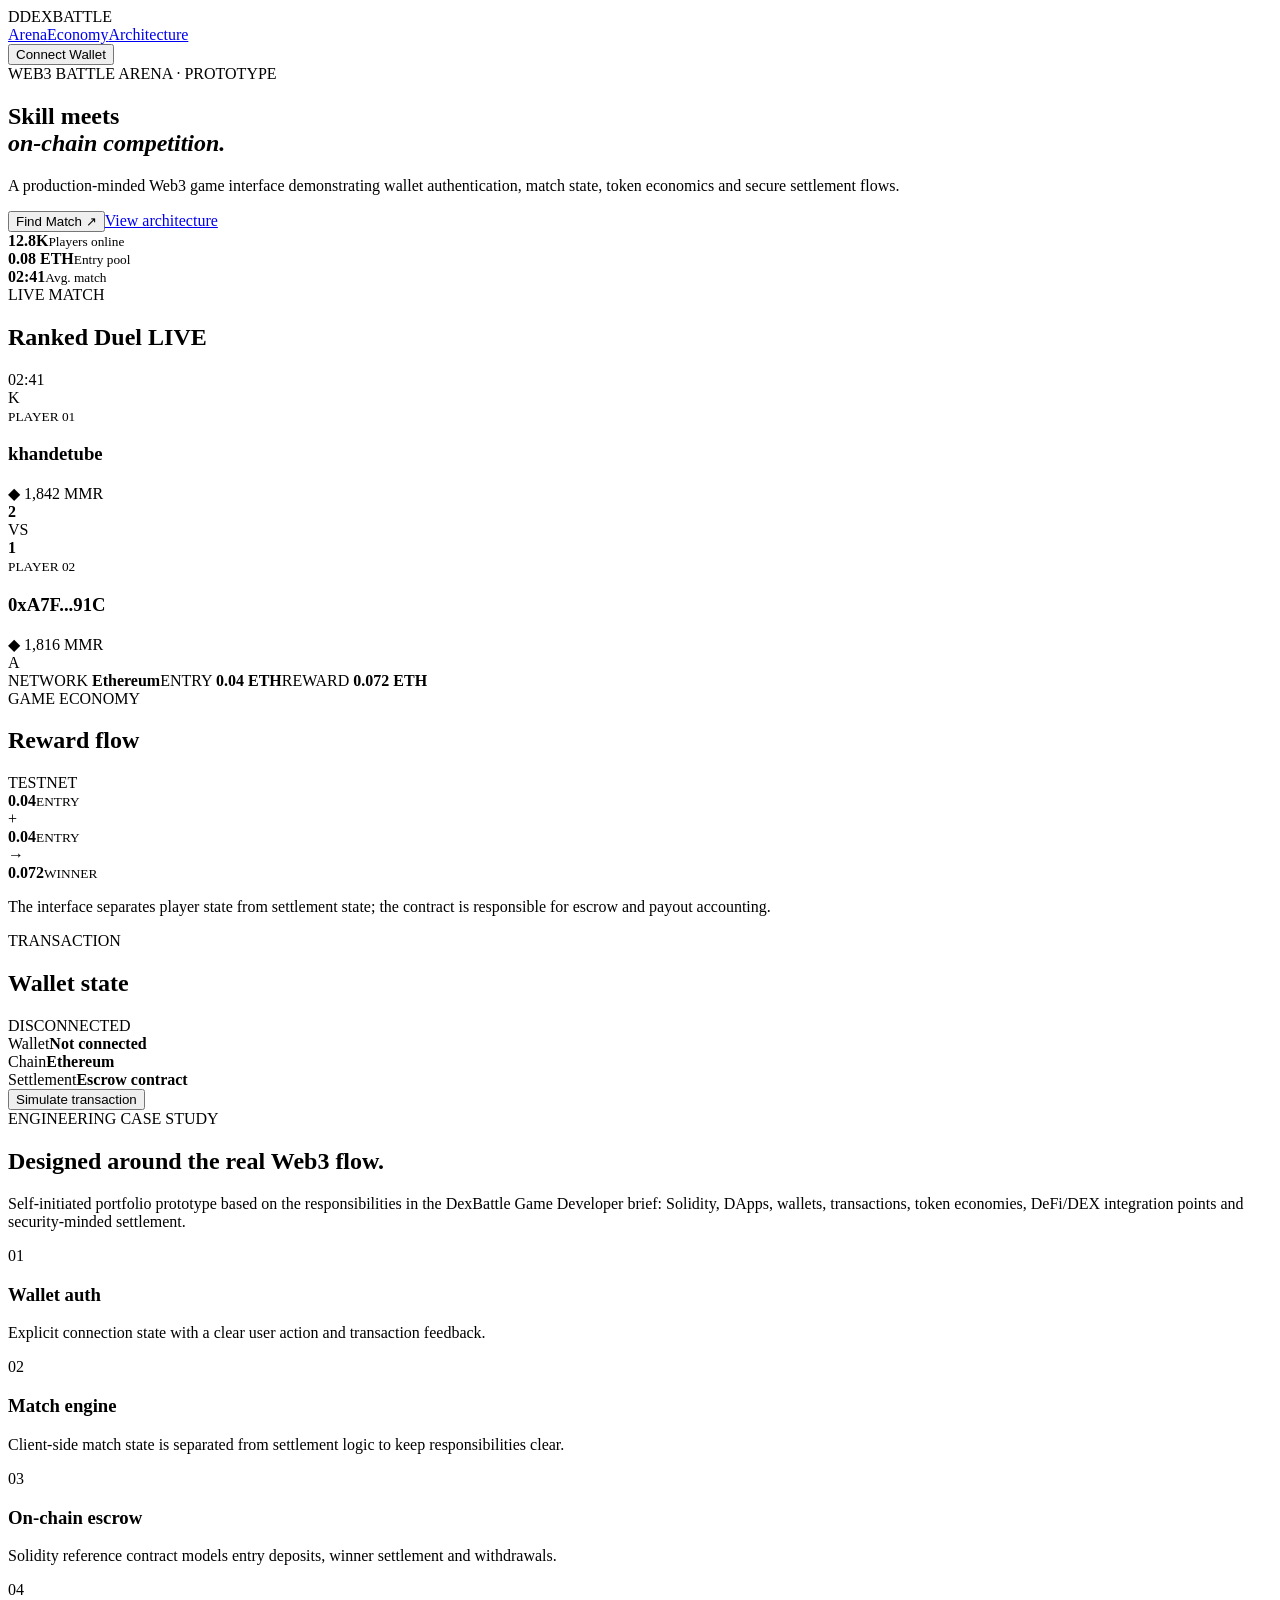
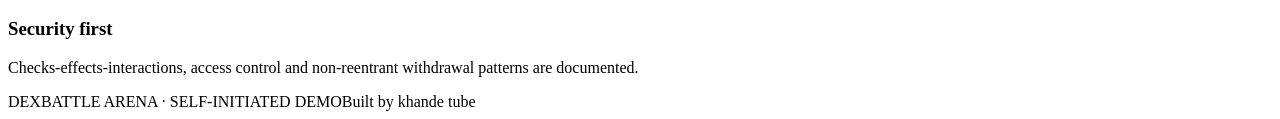
==== dexbattle/index.html @ 214886e1 "Add DexBattle Web3 portfolio demo: dexbattle/index.html" ====
<!doctype html><html lang="en"><head><meta charset="utf-8"><meta name="viewport" content="width=device-width,initial-scale=1"><title>DexBattle Arena — Web3 Game Prototype</title><link rel="preconnect" href="https://fonts.googleapis.com"><link rel="preconnect" href="https://fonts.gstatic.com" crossorigin><link href="https://fonts.googleapis.com/css2?family=Inter:wght@400;500;600;700;800&family=Space+Grotesk:wght@500;600;700&display=swap" rel="stylesheet"><link rel="stylesheet" href="style.css"></head><body><div class="bg-grid"></div><div class="orb orb-a"></div><div class="orb orb-b"></div><header class="nav"><div class="brand"><span class="brand-mark">D</span><span>DEX<span>BATTLE</span></span></div><nav><a href="#arena">Arena</a><a href="#economy">Economy</a><a href="#architecture">Architecture</a></nav><button id="walletBtn" class="wallet">Connect Wallet</button></header><main><section class="hero" id="arena"><div class="eyebrow"><i></i> WEB3 BATTLE ARENA · PROTOTYPE</div><h1>Skill meets<br><em>on-chain competition.</em></h1><p class="lead">A production-minded Web3 game interface demonstrating wallet authentication, match state, token economics and secure settlement flows.</p><div class="hero-actions"><button class="primary" id="findBtn">Find Match <span>↗</span></button><a class="ghost" href="#architecture">View architecture</a></div><div class="stats"><div><b>12.8K</b><small>Players online</small></div><div><b>0.08 ETH</b><small>Entry pool</small></div><div><b>02:41</b><small>Avg. match</small></div></div></section><section class="panel arena-panel"><div class="panel-head"><div><span class="kicker">LIVE MATCH</span><h2>Ranked Duel <span class="live">LIVE</span></h2></div><div class="timer" id="timer">02:41</div></div><div class="duel"><article class="fighter"><div class="avatar a1">K</div><div><small>PLAYER 01</small><h3>khandetube</h3><div class="rating">◆ 1,842 MMR</div></div><strong id="scoreA">2</strong></article><div class="vs">VS<div class="ring"></div></div><article class="fighter right"><strong id="scoreB">1</strong><div><small>PLAYER 02</small><h3>0xA7F...91C</h3><div class="rating">◆ 1,816 MMR</div></div><div class="avatar a2">A</div></article></div><div class="progress"><span style="width:67%"></span></div><div class="match-meta"><span>NETWORK <b>Ethereum</b></span><span>ENTRY <b>0.04 ETH</b></span><span>REWARD <b>0.072 ETH</b></span></div></section><section class="grid2" id="economy"><div class="panel"><div class="panel-head"><div><span class="kicker">GAME ECONOMY</span><h2>Reward flow</h2></div><span class="chip">TESTNET</span></div><div class="flow"><div class="node"><b>0.04</b><small>ENTRY</small></div><span>+</span><div class="node"><b>0.04</b><small>ENTRY</small></div><span>→</span><div class="node accent"><b>0.072</b><small>WINNER</small></div></div><p class="muted">The interface separates player state from settlement state; the contract is responsible for escrow and payout accounting.</p></div><div class="panel"><div class="panel-head"><div><span class="kicker">TRANSACTION</span><h2>Wallet state</h2></div><span class="status" id="status">DISCONNECTED</span></div><div class="tx"><div><span>Wallet</span><b id="walletText">Not connected</b></div><div><span>Chain</span><b>Ethereum</b></div><div><span>Settlement</span><b>Escrow contract</b></div></div><button class="secondary" id="simulateBtn">Simulate transaction</button></div></section><section class="architecture" id="architecture"><div class="section-intro"><span class="kicker">ENGINEERING CASE STUDY</span><h2>Designed around the real Web3 flow.</h2><p>Self-initiated portfolio prototype based on the responsibilities in the DexBattle Game Developer brief: Solidity, DApps, wallets, transactions, token economies, DeFi/DEX integration points and security-minded settlement.</p></div><div class="cards"><article><span>01</span><h3>Wallet auth</h3><p>Explicit connection state with a clear user action and transaction feedback.</p></article><article><span>02</span><h3>Match engine</h3><p>Client-side match state is separated from settlement logic to keep responsibilities clear.</p></article><article><span>03</span><h3>On-chain escrow</h3><p>Solidity reference contract models entry deposits, winner settlement and withdrawals.</p></article><article><span>04</span><h3>Security first</h3><p>Checks-effects-interactions, access control and non-reentrant withdrawal patterns are documented.</p></article></div></section><footer><span>DEXBATTLE ARENA · SELF-INITIATED DEMO</span><span>Built by khande tube</span></footer></main><script src="app.js"></script></body></html>
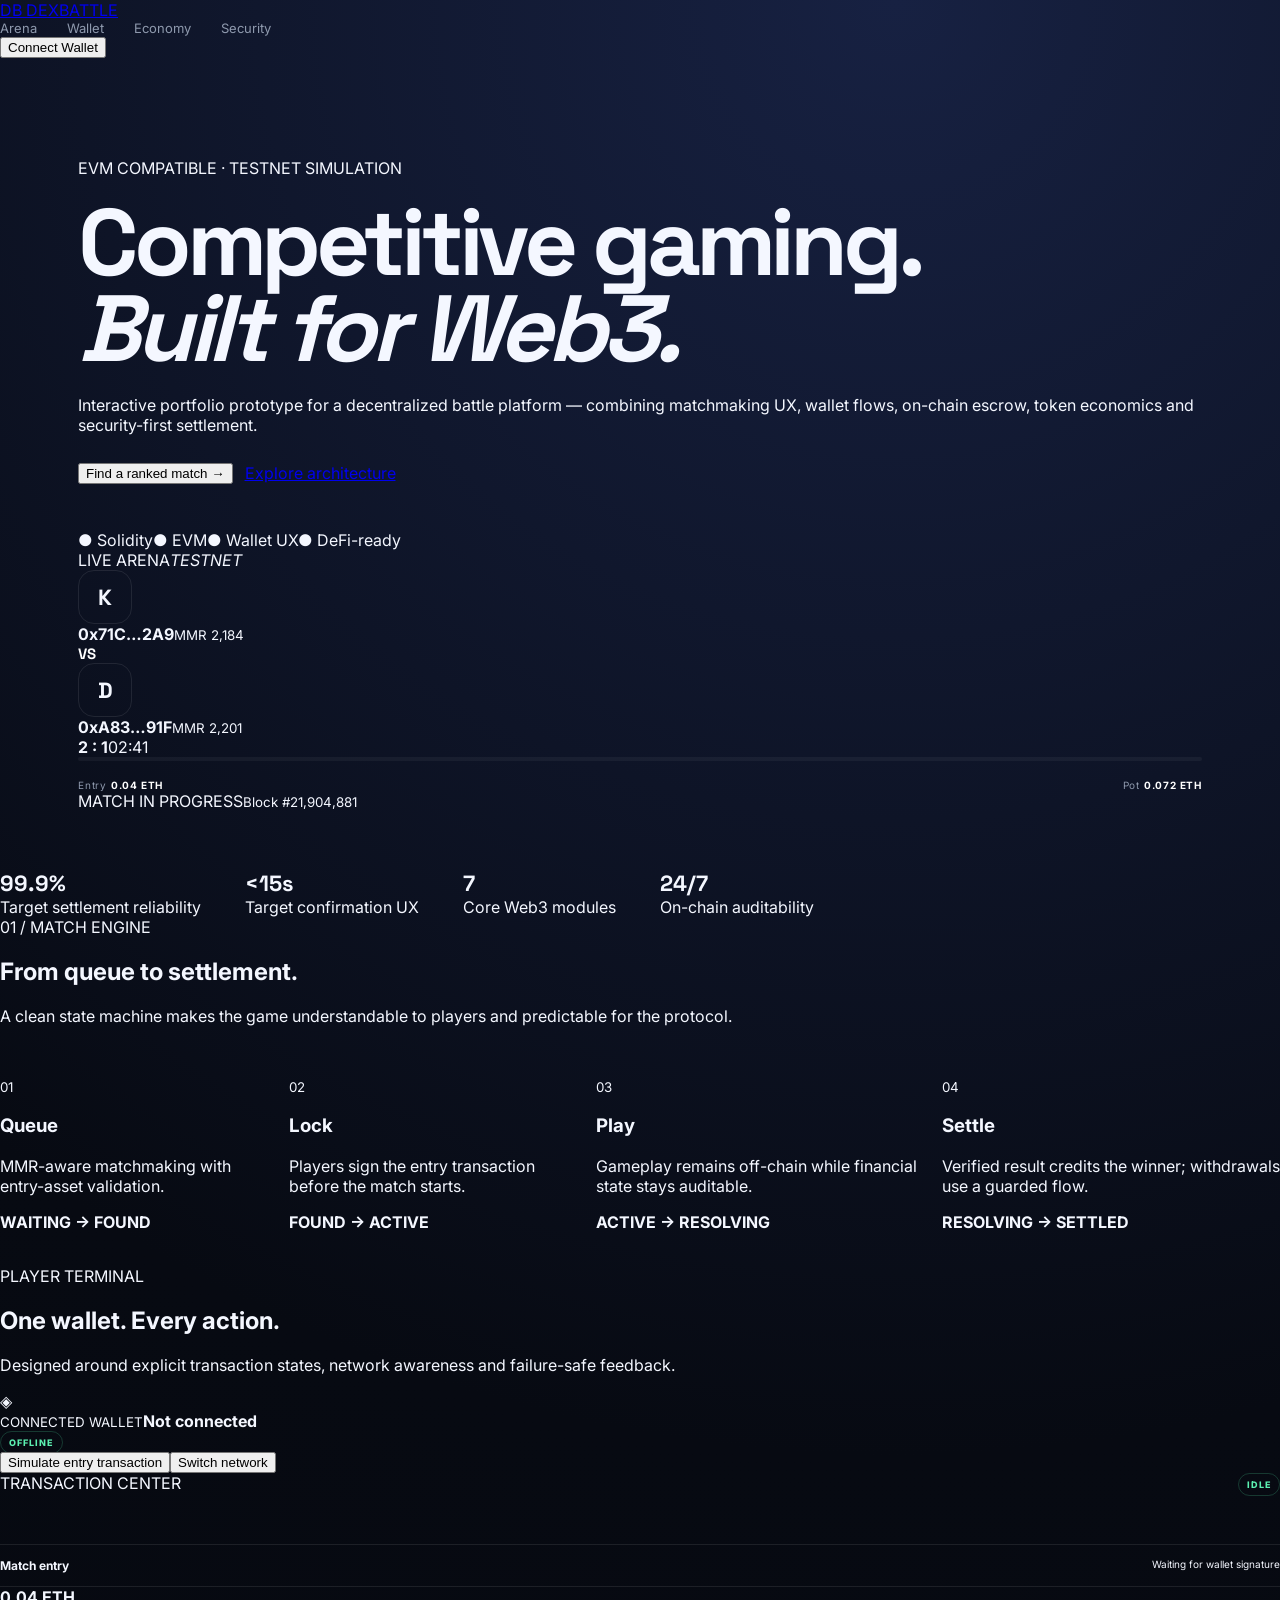
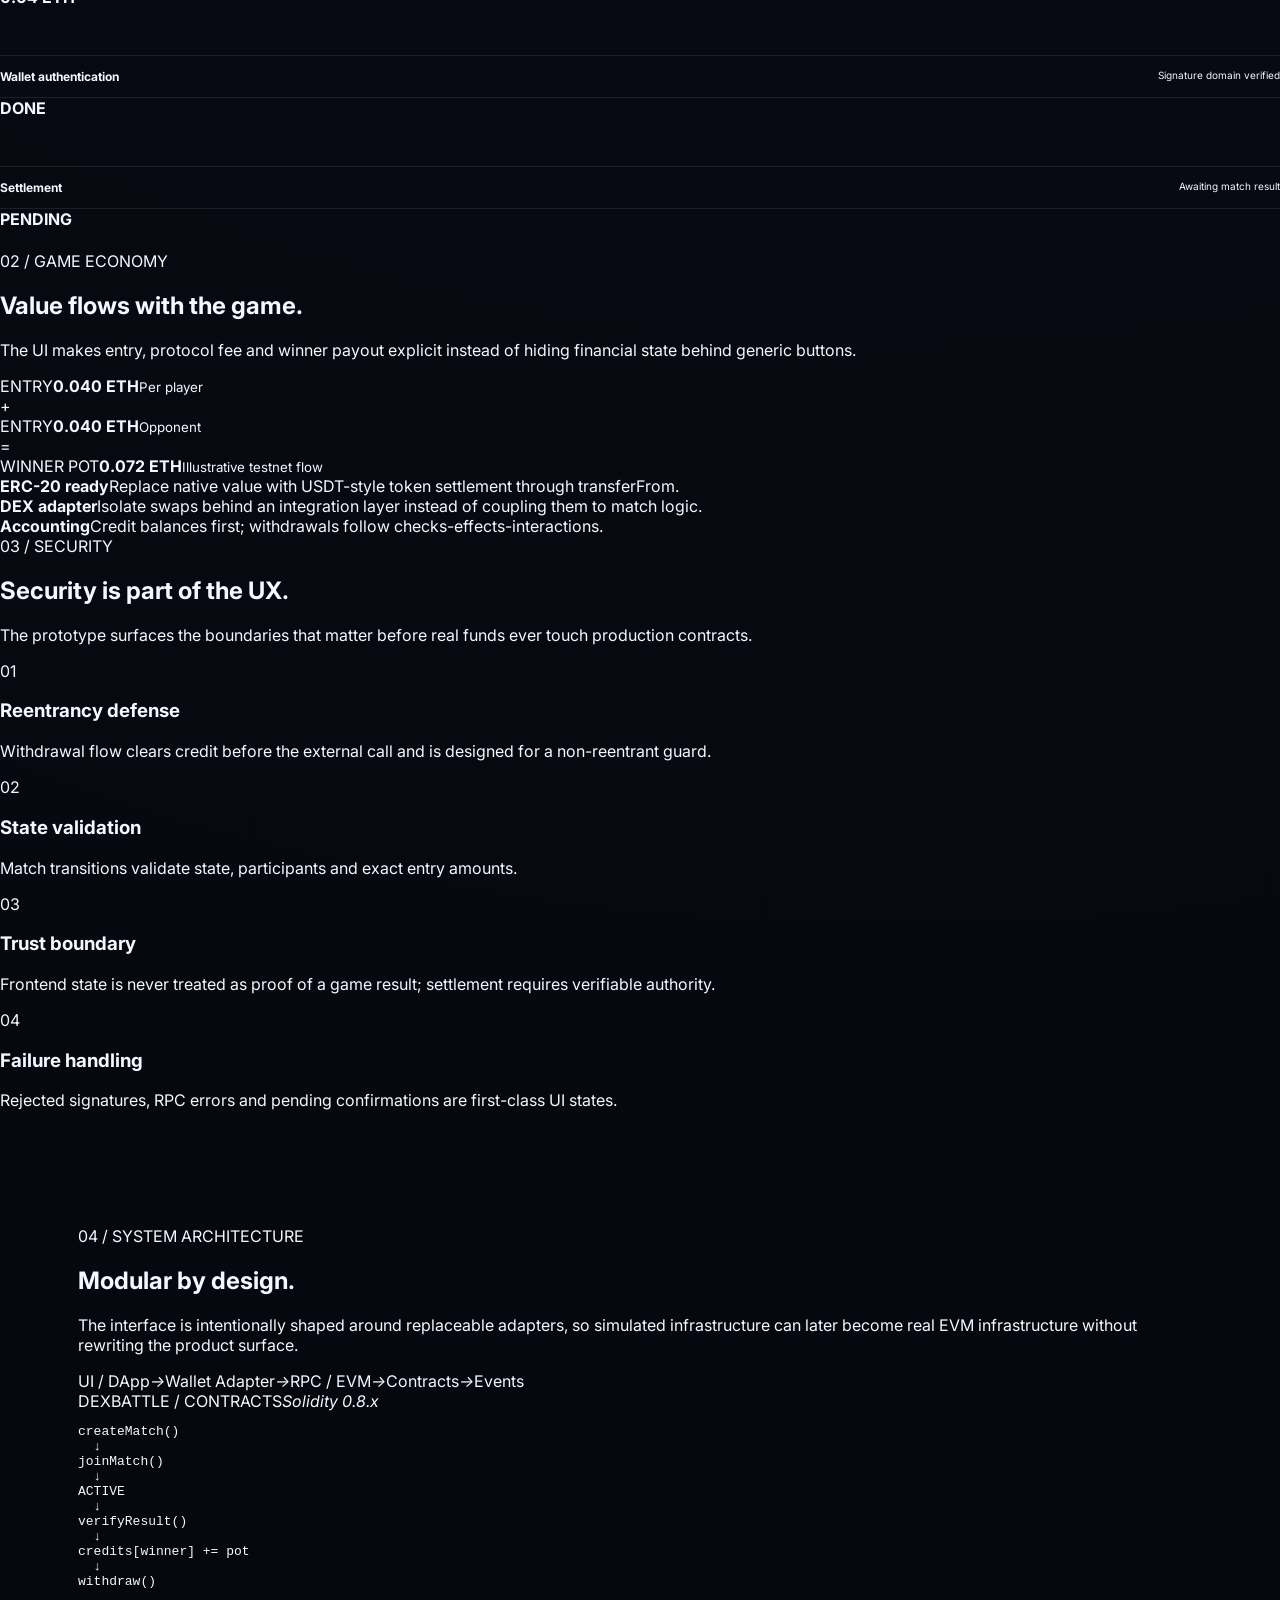
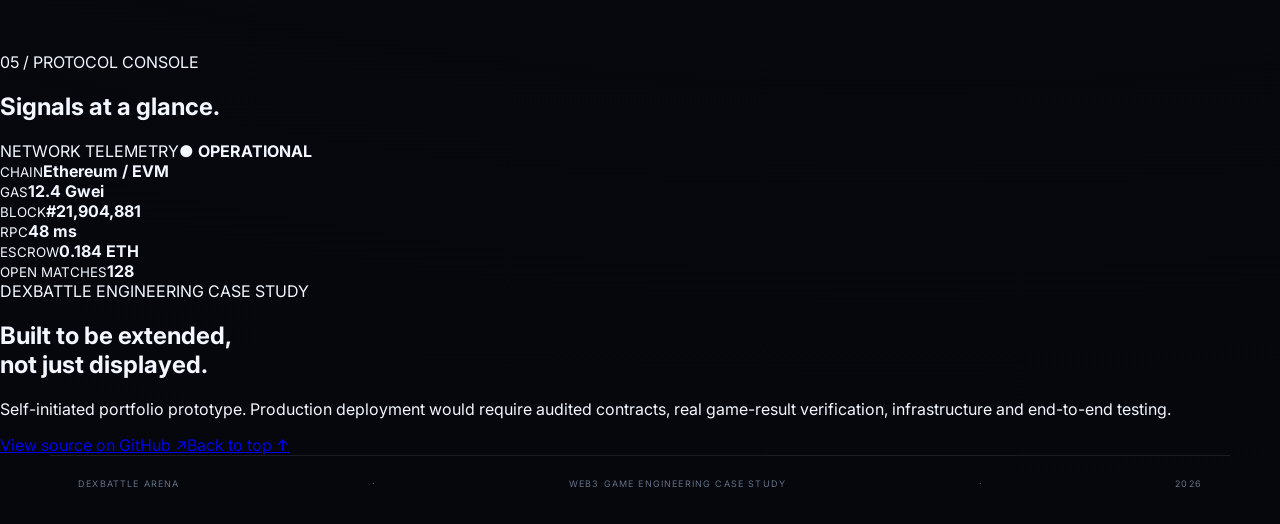
==== commit fdfe435f: "Upgrade DexBattle into full Web3 gaming product showcase" ====
--- a/dexbattle/index.html
+++ b/dexbattle/index.html
@@ -1 +1,42 @@
-<!doctype html><html lang="en"><head><meta charset="utf-8"><meta name="viewport" content="width=device-width,initial-scale=1"><title>DexBattle Arena — Web3 Game Prototype</title><link rel="preconnect" href="https://fonts.googleapis.com"><link rel="preconnect" href="https://fonts.gstatic.com" crossorigin><link href="https://fonts.googleapis.com/css2?family=Inter:wght@400;500;600;700;800&family=Space+Grotesk:wght@500;600;700&display=swap" rel="stylesheet"><link rel="stylesheet" href="style.css"></head><body><div class="bg-grid"></div><div class="orb orb-a"></div><div class="orb orb-b"></div><header class="nav"><div class="brand"><span class="brand-mark">D</span><span>DEX<span>BATTLE</span></span></div><nav><a href="#arena">Arena</a><a href="#economy">Economy</a><a href="#architecture">Architecture</a></nav><button id="walletBtn" class="wallet">Connect Wallet</button></header><main><section class="hero" id="arena"><div class="eyebrow"><i></i> WEB3 BATTLE ARENA · PROTOTYPE</div><h1>Skill meets<br><em>on-chain competition.</em></h1><p class="lead">A production-minded Web3 game interface demonstrating wallet authentication, match state, token economics and secure settlement flows.</p><div class="hero-actions"><button class="primary" id="findBtn">Find Match <span>↗</span></button><a class="ghost" href="#architecture">View architecture</a></div><div class="stats"><div><b>12.8K</b><small>Players online</small></div><div><b>0.08 ETH</b><small>Entry pool</small></div><div><b>02:41</b><small>Avg. match</small></div></div></section><section class="panel arena-panel"><div class="panel-head"><div><span class="kicker">LIVE MATCH</span><h2>Ranked Duel <span class="live">LIVE</span></h2></div><div class="timer" id="timer">02:41</div></div><div class="duel"><article class="fighter"><div class="avatar a1">K</div><div><small>PLAYER 01</small><h3>khandetube</h3><div class="rating">◆ 1,842 MMR</div></div><strong id="scoreA">2</strong></article><div class="vs">VS<div class="ring"></div></div><article class="fighter right"><strong id="scoreB">1</strong><div><small>PLAYER 02</small><h3>0xA7F...91C</h3><div class="rating">◆ 1,816 MMR</div></div><div class="avatar a2">A</div></article></div><div class="progress"><span style="width:67%"></span></div><div class="match-meta"><span>NETWORK <b>Ethereum</b></span><span>ENTRY <b>0.04 ETH</b></span><span>REWARD <b>0.072 ETH</b></span></div></section><section class="grid2" id="economy"><div class="panel"><div class="panel-head"><div><span class="kicker">GAME ECONOMY</span><h2>Reward flow</h2></div><span class="chip">TESTNET</span></div><div class="flow"><div class="node"><b>0.04</b><small>ENTRY</small></div><span>+</span><div class="node"><b>0.04</b><small>ENTRY</small></div><span>→</span><div class="node accent"><b>0.072</b><small>WINNER</small></div></div><p class="muted">The interface separates player state from settlement state; the contract is responsible for escrow and payout accounting.</p></div><div class="panel"><div class="panel-head"><div><span class="kicker">TRANSACTION</span><h2>Wallet state</h2></div><span class="status" id="status">DISCONNECTED</span></div><div class="tx"><div><span>Wallet</span><b id="walletText">Not connected</b></div><div><span>Chain</span><b>Ethereum</b></div><div><span>Settlement</span><b>Escrow contract</b></div></div><button class="secondary" id="simulateBtn">Simulate transaction</button></div></section><section class="architecture" id="architecture"><div class="section-intro"><span class="kicker">ENGINEERING CASE STUDY</span><h2>Designed around the real Web3 flow.</h2><p>Self-initiated portfolio prototype based on the responsibilities in the DexBattle Game Developer brief: Solidity, DApps, wallets, transactions, token economies, DeFi/DEX integration points and security-minded settlement.</p></div><div class="cards"><article><span>01</span><h3>Wallet auth</h3><p>Explicit connection state with a clear user action and transaction feedback.</p></article><article><span>02</span><h3>Match engine</h3><p>Client-side match state is separated from settlement logic to keep responsibilities clear.</p></article><article><span>03</span><h3>On-chain escrow</h3><p>Solidity reference contract models entry deposits, winner settlement and withdrawals.</p></article><article><span>04</span><h3>Security first</h3><p>Checks-effects-interactions, access control and non-reentrant withdrawal patterns are documented.</p></article></div></section><footer><span>DEXBATTLE ARENA · SELF-INITIATED DEMO</span><span>Built by khande tube</span></footer></main><script src="app.js"></script></body></html>+<!doctype html>
+<html lang="en"><head>
+<meta charset="utf-8"><meta name="viewport" content="width=device-width,initial-scale=1">
+<meta name="description" content="DexBattle Arena — Web3 competitive gaming engineering showcase">
+<title>DexBattle Arena — Web3 Gaming Infrastructure</title>
+<link rel="preconnect" href="https://fonts.googleapis.com"><link rel="preconnect" href="https://fonts.gstatic.com" crossorigin>
+<link href="https://fonts.googleapis.com/css2?family=Inter:wght@400;500;600;700;800&family=Space+Grotesk:wght@500;600;700&display=swap" rel="stylesheet">
+<link rel="stylesheet" href="style.css"></head><body>
+<div class="noise"></div><div class="grid"></div><div class="glow g1"></div><div class="glow g2"></div>
+<header class="topbar"><a class="logo" href="#top"><span>DB</span> DEXBATTLE</a><nav><a href="#arena">Arena</a><a href="#wallet">Wallet</a><a href="#economy">Economy</a><a href="#security">Security</a></nav><button class="btn btn-primary" id="walletBtn">Connect Wallet</button></header>
+<main id="top">
+<section class="hero reveal"><div class="hero-copy"><div class="badge"><b></b> EVM COMPATIBLE · TESTNET SIMULATION</div><h1>Competitive gaming.<br><i>Built for Web3.</i></h1><p>Interactive portfolio prototype for a decentralized battle platform — combining matchmaking UX, wallet flows, on-chain escrow, token economics and security-first settlement.</p><div class="hero-actions"><button class="btn btn-primary" id="findBtn">Find a ranked match <span>→</span></button><a class="btn btn-ghost" href="#architecture">Explore architecture</a></div><div class="trust"><span>● Solidity</span><span>● EVM</span><span>● Wallet UX</span><span>● DeFi-ready</span></div></div>
+<div class="hero-card"><div class="card-head"><span>LIVE ARENA</span><em id="networkPill">TESTNET</em></div><div class="versus"><div class="player"><div class="avatar cyan">K</div><strong>0x71C…2A9</strong><small>MMR 2,184</small></div><div class="vs">VS</div><div class="player"><div class="avatar violet">D</div><strong>0xA83…91F</strong><small>MMR 2,201</small></div></div><div class="score"><strong>2 : 1</strong><span id="matchTimer">02:41</span></div><div class="progress"><i></i></div><div class="match-meta"><span>Entry <b>0.04 ETH</b></span><span>Pot <b>0.072 ETH</b></span></div><div class="live-state"><i></i><span id="matchState">MATCH IN PROGRESS</span><small>Block #21,904,881</small></div></div></section>
+
+<section class="stats reveal"><div><b>99.9%</b><span>Target settlement reliability</span></div><div><b>&lt;15s</b><span>Target confirmation UX</span></div><div><b>7</b><span>Core Web3 modules</span></div><div><b>24/7</b><span>On-chain auditability</span></div></section>
+
+<section class="section reveal" id="arena"><div class="section-title"><span>01 / MATCH ENGINE</span><h2>From queue to settlement.</h2><p>A clean state machine makes the game understandable to players and predictable for the protocol.</p></div><div class="flow"><article><small>01</small><h3>Queue</h3><p>MMR-aware matchmaking with entry-asset validation.</p><b>WAITING → FOUND</b></article><article><small>02</small><h3>Lock</h3><p>Players sign the entry transaction before the match starts.</p><b>FOUND → ACTIVE</b></article><article><small>03</small><h3>Play</h3><p>Gameplay remains off-chain while financial state stays auditable.</p><b>ACTIVE → RESOLVING</b></article><article><small>04</small><h3>Settle</h3><p>Verified result credits the winner; withdrawals use a guarded flow.</p><b>RESOLVING → SETTLED</b></article></div></section>
+
+<section class="dashboard reveal" id="wallet"><div class="dash-main"><div class="section-kicker">PLAYER TERMINAL</div><h2>One wallet. Every action.</h2><p>Designed around explicit transaction states, network awareness and failure-safe feedback.</p><div class="wallet-row"><div class="wallet-icon">◈</div><div><small>CONNECTED WALLET</small><strong id="walletAddress">Not connected</strong></div><span class="status" id="walletStatus">OFFLINE</span></div><div class="actions"><button class="btn btn-primary" id="txBtn">Simulate entry transaction</button><button class="btn btn-ghost" id="switchBtn">Switch network</button></div></div>
+<div class="tx-panel"><div class="panel-head"><span>TRANSACTION CENTER</span><span id="txStatus" class="status">IDLE</span></div><div class="tx"><div class="tx-dot"></div><div><strong>Match entry</strong><small id="txHash">Waiting for wallet signature</small></div><b>0.04 ETH</b></div><div class="tx"><div class="tx-dot done"></div><div><strong>Wallet authentication</strong><small>Signature domain verified</small></div><b>DONE</b></div><div class="tx"><div class="tx-dot"></div><div><strong>Settlement</strong><small>Awaiting match result</small></div><b>PENDING</b></div></div></section>
+
+<section class="section reveal" id="economy"><div class="section-title"><span>02 / GAME ECONOMY</span><h2>Value flows with the game.</h2><p>The UI makes entry, protocol fee and winner payout explicit instead of hiding financial state behind generic buttons.</p></div><div class="economy"><div class="econ-card"><span>ENTRY</span><strong>0.040 ETH</strong><small>Per player</small></div><div class="plus">+</div><div class="econ-card"><span>ENTRY</span><strong>0.040 ETH</strong><small>Opponent</small></div><div class="equals">=</div><div class="econ-card accent"><span>WINNER POT</span><strong>0.072 ETH</strong><small>Illustrative testnet flow</small></div></div><div class="token-grid"><div><b>ERC-20 ready</b><span>Replace native value with USDT-style token settlement through transferFrom.</span></div><div><b>DEX adapter</b><span>Isolate swaps behind an integration layer instead of coupling them to match logic.</span></div><div><b>Accounting</b><span>Credit balances first; withdrawals follow checks-effects-interactions.</span></div></div></section>
+
+<section class="section reveal" id="security"><div class="section-title"><span>03 / SECURITY</span><h2>Security is part of the UX.</h2><p>The prototype surfaces the boundaries that matter before real funds ever touch production contracts.</p></div><div class="security-grid"><article><span>01</span><h3>Reentrancy defense</h3><p>Withdrawal flow clears credit before the external call and is designed for a non-reentrant guard.</p></article><article><span>02</span><h3>State validation</h3><p>Match transitions validate state, participants and exact entry amounts.</p></article><article><span>03</span><h3>Trust boundary</h3><p>Frontend state is never treated as proof of a game result; settlement requires verifiable authority.</p></article><article><span>04</span><h3>Failure handling</h3><p>Rejected signatures, RPC errors and pending confirmations are first-class UI states.</p></article></div></section>
+
+<section class="architecture reveal" id="architecture"><div><div class="section-kicker">04 / SYSTEM ARCHITECTURE</div><h2>Modular by design.</h2><p>The interface is intentionally shaped around replaceable adapters, so simulated infrastructure can later become real EVM infrastructure without rewriting the product surface.</p><div class="stack"><span>UI / DApp</span><i>→</i><span>Wallet Adapter</span><i>→</i><span>RPC / EVM</span><i>→</i><span>Contracts</span><i>→</i><span>Events</span></div></div><div class="code-card"><div><span>DEXBATTLE / CONTRACTS</span><em>Solidity 0.8.x</em></div><pre><code>createMatch()
+  ↓
+joinMatch()
+  ↓
+ACTIVE
+  ↓
+verifyResult()
+  ↓
+credits[winner] += pot
+  ↓
+withdraw()</code></pre></div></section>
+
+<section class="section reveal"><div class="section-title"><span>05 / PROTOCOL CONSOLE</span><h2>Signals at a glance.</h2></div><div class="console"><div class="console-head"><span>NETWORK TELEMETRY</span><b>● OPERATIONAL</b></div><div class="console-grid"><div><small>CHAIN</small><strong>Ethereum / EVM</strong></div><div><small>GAS</small><strong>12.4 Gwei</strong></div><div><small>BLOCK</small><strong>#21,904,881</strong></div><div><small>RPC</small><strong>48 ms</strong></div><div><small>ESCROW</small><strong>0.184 ETH</strong></div><div><small>OPEN MATCHES</small><strong>128</strong></div></div></div></section>
+
+<section class="cta reveal"><div><span>DEXBATTLE ENGINEERING CASE STUDY</span><h2>Built to be extended,<br>not just displayed.</h2><p>Self-initiated portfolio prototype. Production deployment would require audited contracts, real game-result verification, infrastructure and end-to-end testing.</p><div><a class="btn btn-primary" href="https://github.com/khandetube/3d-artist-portfolio/tree/main/dexbattle" target="_blank">View source on GitHub ↗</a><a class="btn btn-ghost" href="#top">Back to top ↑</a></div></div></section>
+</main><footer>DEXBATTLE ARENA <span>·</span> WEB3 GAME ENGINEERING CASE STUDY <span>·</span> 2026</footer>
+<script src="app.js"></script></body></html>
--- a/dexbattle/style.css
+++ b/dexbattle/style.css
@@ -0,0 +1 @@
+:root{--bg:#070a12;--panel:rgba(15,20,32,.78);--line:rgba(255,255,255,.09);--text:#f4f7ff;--muted:#8e99ad;--cyan:#65e8ff;--violet:#8d7bff;--green:#5cf0b1}*{box-sizing:border-box}html{scroll-behavior:smooth}body{margin:0;background:radial-gradient(circle at 70% 0%,#172142 0,#070a12 38%,#05070c 100%);color:var(--text);font-family:Inter,system-ui,sans-serif;min-height:100vh}.bg-grid{position:fixed;inset:0;pointer-events:none;opacity:.17;background-image:linear-gradient(var(--line) 1px,transparent 1px),linear-gradient(90deg,var(--line) 1px,transparent 1px);background-size:48px 48px;mask-image:linear-gradient(to bottom,#000,transparent 75%)}.orb{position:fixed;border-radius:50%;filter:blur(80px);opacity:.16;pointer-events:none}.orb-a{width:280px;height:280px;background:var(--violet);right:-80px;top:150px}.orb-b{width:240px;height:240px;background:var(--cyan);left:-120px;top:500px}.nav{height:76px;display:flex;align-items:center;justify-content:space-between;max-width:1180px;margin:auto;padding:0 28px;border-bottom:1px solid var(--line)}.brand{font-family:"Space Grotesk";font-weight:700;letter-spacing:.04em;display:flex;gap:10px;align-items:center}.brand span span{color:var(--cyan)}.brand-mark{display:grid;place-items:center;width:28px;height:28px;border:1px solid var(--cyan);border-radius:8px;color:var(--cyan)}nav{display:flex;gap:30px}nav a{color:var(--muted);text-decoration:none;font-size:13px}nav a:hover{color:#fff}.wallet,.secondary,.primary{border:0;border-radius:10px;padding:11px 17px;font-weight:700;cursor:pointer}.wallet{background:#fff;color:#080b13}.hero,.panel,.architecture,footer{max-width:1180px;margin:auto}.hero{padding:100px 28px 58px}.eyebrow,.kicker{font-size:10px;letter-spacing:.18em;font-weight:800;color:var(--cyan)}.eyebrow i{display:inline-block;width:7px;height:7px;background:var(--green);border-radius:50%;margin-right:8px;box-shadow:0 0 12px var(--green)}h1{font-family:"Space Grotesk";font-size:clamp(52px,8vw,94px);line-height:.92;letter-spacing:-.055em;margin:22px 0}.hero h1 em{font-style:normal;color:transparent;background:linear-gradient(90deg,#fff,var(--cyan),#a99dff);background-clip:text}.lead{max-width:650px;color:var(--muted);line-height:1.7;font-size:16px}.hero-actions{display:flex;gap:12px;margin:28px 0 46px}.primary{background:linear-gradient(100deg,var(--cyan),#9af7ff);color:#061019}.primary span{margin-left:18px}.ghost{padding:11px 17px;border:1px solid var(--line);border-radius:10px;color:#fff;text-decoration:none;font-size:14px}.stats{display:flex;gap:44px}.stats b{display:block;font-family:"Space Grotesk";font-size:22px}.stats small,.muted{color:var(--muted)}.panel{margin-bottom:22px;background:var(--panel);border:1px solid var(--line);border-radius:20px;padding:25px;backdrop-filter:blur(18px);box-shadow:0 30px 90px #0005}.panel-head{display:flex;justify-content:space-between;align-items:flex-start}.panel h2{font:700 22px "Space Grotesk";margin:7px 0 0}.live,.chip,.status{font:800 9px Inter;letter-spacing:.12em;border:1px solid #55f2b133;padding:5px 8px;border-radius:999px;color:var(--green);vertical-align:middle}.timer{font:700 24px "Space Grotesk";color:#fff}.duel{display:flex;align-items:center;justify-content:space-between;gap:25px;padding:50px 3% 35px}.fighter{display:flex;align-items:center;gap:15px;min-width:260px}.fighter.right{justify-content:flex-end;text-align:right}.avatar{width:54px;height:54px;border-radius:16px;display:grid;place-items:center;font:700 22px "Space Grotesk";border:1px solid var(--line)}.a1{background:linear-gradient(135deg,#1b6375,#10242f)}.a2{background:linear-gradient(135deg,#5e3d85,#211733)}.fighter small{font-size:9px;color:var(--muted);letter-spacing:.15em}.fighter h3{margin:4px 0;font:700 17px "Space Grotesk"}.rating{font-size:11px;color:var(--cyan)}.fighter>strong{font:700 42px "Space Grotesk"}.vs{position:relative;font:800 15px "Space Grotesk";color:#fff}.ring{position:absolute;width:80px;height:80px;border:1px solid #8d7bff55;border-radius:50%;left:50%;top:50%;transform:translate(-50%,-50%)}.progress{height:4px;background:#ffffff0c;border-radius:4px}.progress span{display:block;height:100%;background:linear-gradient(90deg,var(--cyan),var(--violet));border-radius:4px}.match-meta{display:flex;justify-content:space-between;margin-top:18px;font-size:10px;color:var(--muted);letter-spacing:.08em}.match-meta b{color:#fff}.grid2{display:grid;grid-template-columns:1fr 1fr;gap:22px;max-width:1180px;margin:0 auto}.grid2 .panel{margin:0}.flow{display:flex;align-items:center;justify-content:center;gap:12px;padding:34px 0}.node{padding:18px 20px;border:1px solid var(--line);border-radius:14px;text-align:center}.node b{display:block;font:700 20px "Space Grotesk"}.node small{color:var(--muted);font-size:9px}.node.accent{border-color:#65e8ff55;box-shadow:inset 0 0 35px #65e8ff0b}.tx{margin:22px 0}.tx div{display:flex;justify-content:space-between;padding:13px 0;border-bottom:1px solid var(--line);font-size:12px}.tx span{color:var(--muted)}.secondary{width:100%;background:#ffffff0a;color:#fff;border:1px solid var(--line)}.architecture{padding:100px 28px 50px}.section-intro{max-width:720px}.section-intro h2{font:700 44px "Space Grotesk";letter-spacing:-.04em;margin:12px 0}.section-intro p{color:var(--muted);line-height:1.7}.cards{display:grid;grid-template-columns:repeat(4,1fr);gap:14px;margin-top:35px}.cards article{padding:22px;border:1px solid var(--line);border-radius:16px;background:#ffffff03}.cards span{color:var(--cyan);font-size:11px}.cards h3{font:700 17px "Space Grotesk"}.cards p{font-size:12px;color:var(--muted);line-height:1.6}footer{border-top:1px solid var(--line);padding:22px 28px 35px;display:flex;justify-content:space-between;color:#657085;font-size:9px;letter-spacing:.13em}@media(max-width:800px){nav{display:none}.hero{padding-top:70px}.duel{gap:10px}.fighter{min-width:0}.fighter h3{font-size:13px}.fighter>strong{font-size:30px}.grid2,.cards{grid-template-columns:1fr 1fr}.match-meta{gap:10px;flex-wrap:wrap}}@media(max-width:520px){.grid2,.cards{grid-template-columns:1fr}.stats{gap:20px}.stats b{font-size:17px}.duel{padding:35px 0}.fighter.right{gap:8px}.avatar{width:44px;height:44px}.vs .ring{width:55px;height:55px}footer{flex-direction:column;gap:10px}}
